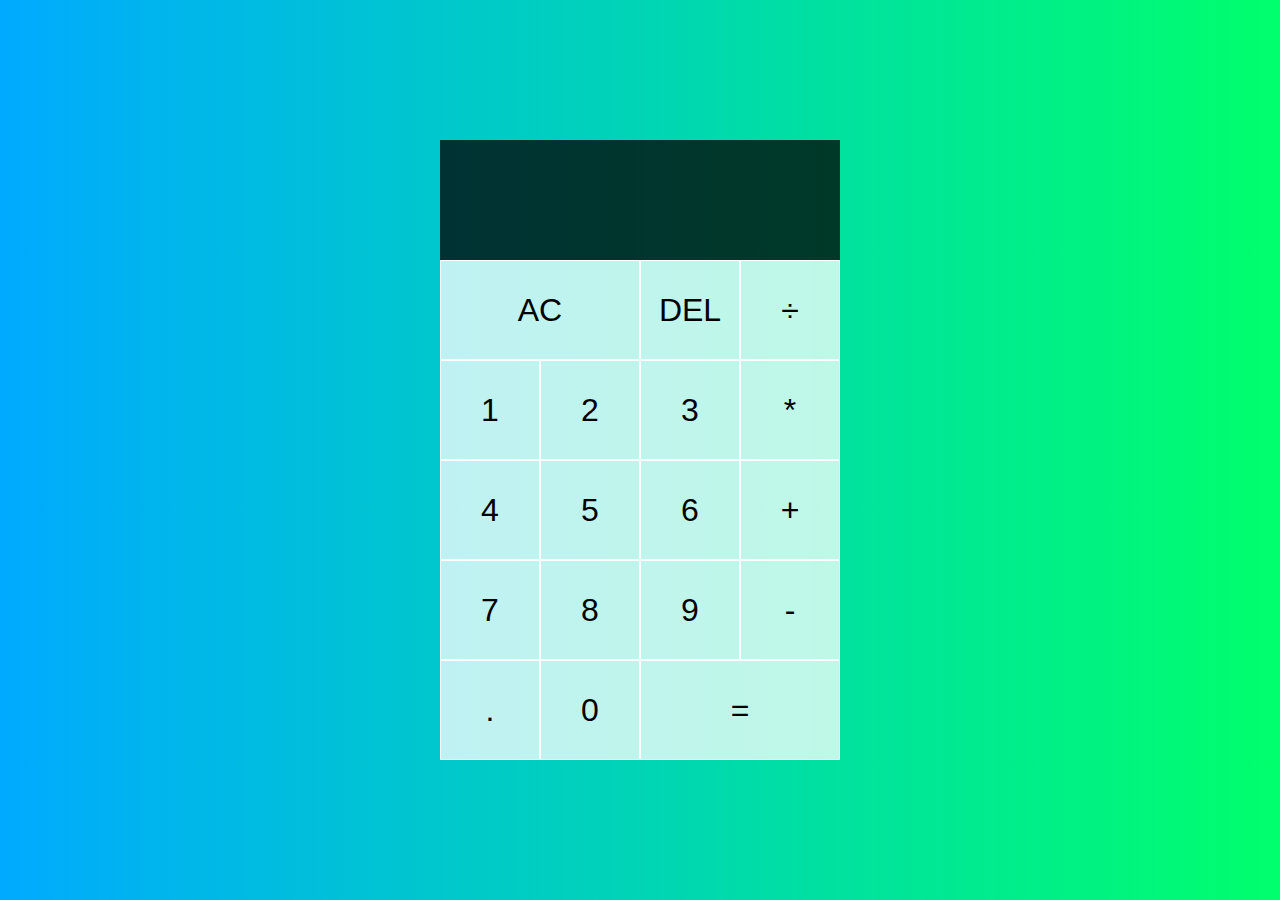
==== calculator/index.html @ dafccb90 "feat: add basics files" ====
<!DOCTYPE html>
<html lang="en">
<head>
  <meta charset="UTF-8">
  <meta name="viewport" content="width=device-width, initial-scale=1.0">
  <meta http-equiv="X-UA-Compatible" content="ie=edge">
  <title>Calculator</title>
  <link href="styles.css" rel="stylesheet">
  <script src="script.js" defer></script>
</head>
<body>
  <div class="calculator-grid">
    <div class="output">
      <div data-previous-operand class="previous-operand"></div>
      <div data-current-operand class="current-operand"></div>
    </div>
    <button data-all-clear class="span-two">AC</button>
    <button data-delete>DEL</button>
    <button data-operation>÷</button>
    <button data-number>1</button>
    <button data-number>2</button>
    <button data-number>3</button>
    <button data-operation>*</button>
    <button data-number>4</button>
    <button data-number>5</button>
    <button data-number>6</button>
    <button data-operation>+</button>
    <button data-number>7</button>
    <button data-number>8</button>
    <button data-number>9</button>
    <button data-operation>-</button>
    <button data-number>.</button>
    <button data-number>0</button>
    <button data-equals class="span-two">=</button>
  </div>
</body>
</html>
---- calculator/styles.css ----
*, *::before, *::after {
  box-sizing: border-box;
  font-family: Gotham Rounded, sans-serif;
  font-weight: normal;
}

body {
  padding: 0;
  margin: 0;
  background: linear-gradient(to right, #00AAFF, #00FF6C);
}

.calculator-grid {
  display: grid;
  justify-content: center;
  align-content: center;
  min-height: 100vh;
  grid-template-columns: repeat(4, 100px);
  grid-template-rows: minmax(120px, auto) repeat(5, 100px);
}

.calculator-grid > button {
  cursor: pointer;
  font-size: 2rem;
  border: 1px solid white;
  outline: none;
  background-color: rgba(255, 255, 255, .75);
}

.calculator-grid > button:hover {
  background-color: rgba(255, 255, 255, .9);
}

.span-two {
  grid-column: span 2;
}

.output {
  grid-column: 1 / -1;
  background-color: rgba(0, 0, 0, .75);
  display: flex;
  align-items: flex-end;
  justify-content: space-around;
  flex-direction: column;
  padding: 10px;
  word-wrap: break-word;
  word-break: break-all;
}

.output .previous-operand {
  color: rgba(255, 255, 255, .75);
  font-size: 1.5rem;
}

.output .current-operand {
  color: white;
  font-size: 2.5rem;
}
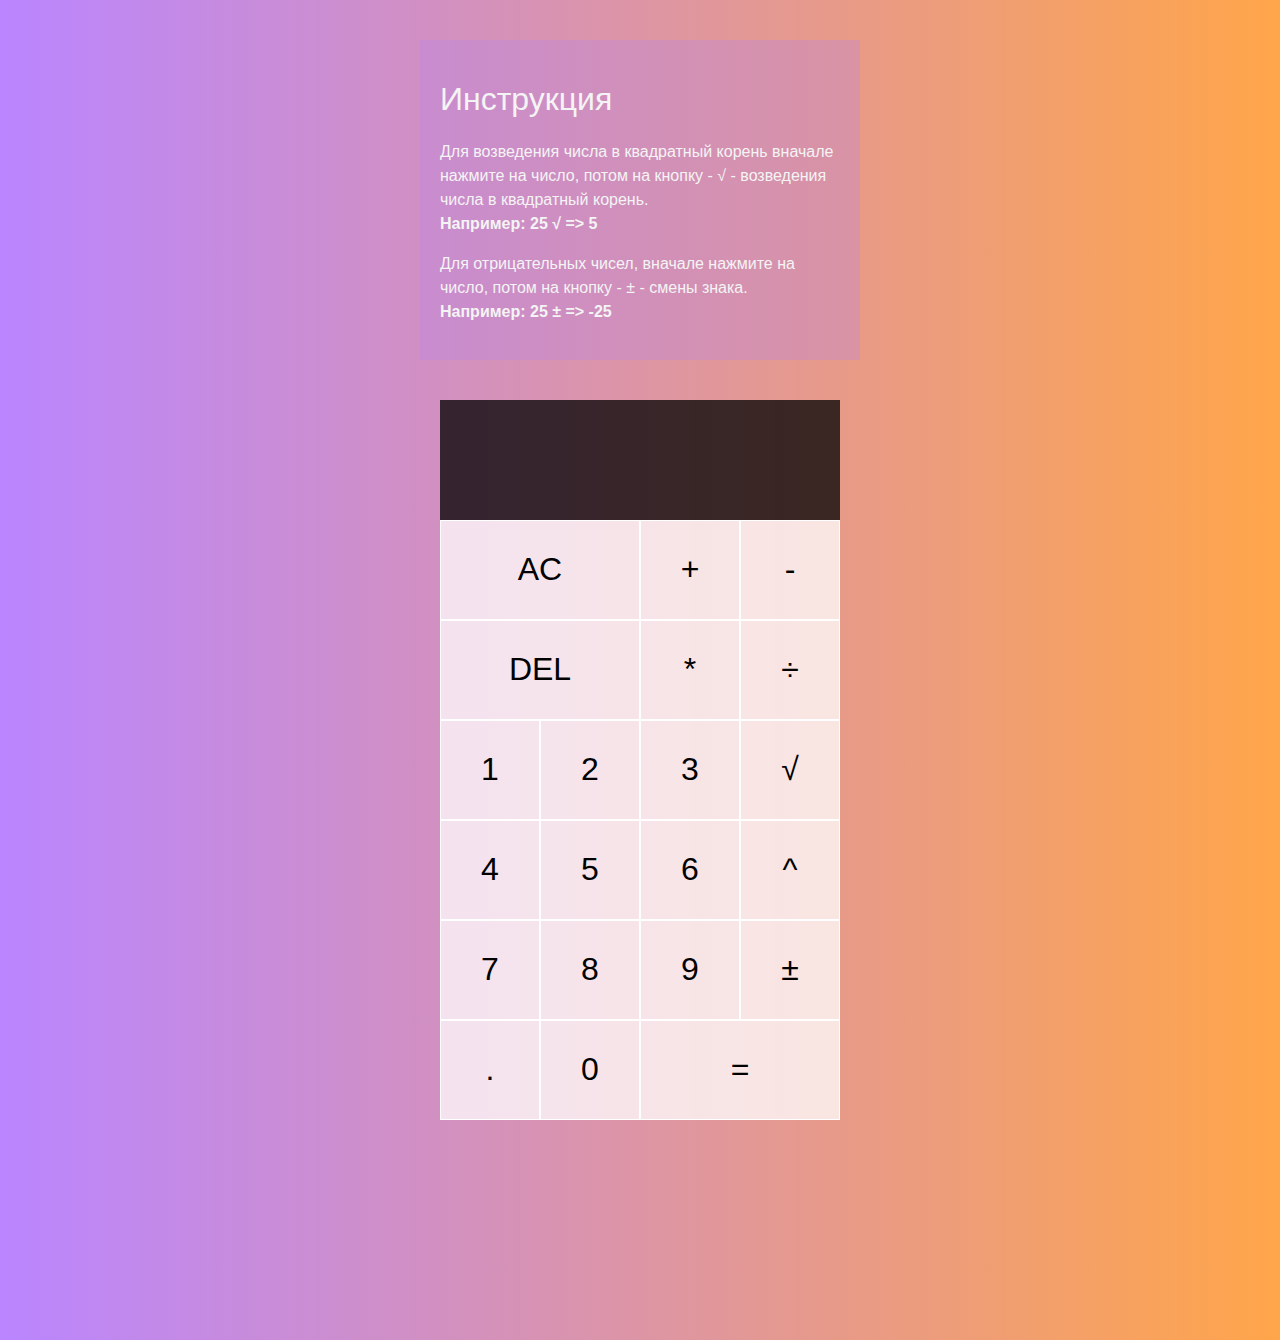
==== commit 231b2547: "feat: all tasks" ====
--- a/calculator/index.html
+++ b/calculator/index.html
@@ -1,37 +1,49 @@
 <!DOCTYPE html>
 <html lang="en">
 <head>
-  <meta charset="UTF-8">
-  <meta name="viewport" content="width=device-width, initial-scale=1.0">
-  <meta http-equiv="X-UA-Compatible" content="ie=edge">
-  <title>Calculator</title>
-  <link href="styles.css" rel="stylesheet">
-  <script src="script.js" defer></script>
+    <meta charset="UTF-8">
+    <meta name="viewport" content="width=device-width, initial-scale=1.0">
+    <meta http-equiv="X-UA-Compatible" content="ie=edge">
+    <title>Calculator</title>
+    <link rel="icon" type="image/png" href="favicon.png">
+    <link href="styles.css" rel="stylesheet">
+    <script src="script.js" defer></script>
 </head>
 <body>
-  <div class="calculator-grid">
+<div class="tutorial">
+    <h1>Инструкция</h1>
+    <p>Для возведения числа в квадратный корень вначале нажмите на число, потом на кнопку - √ - возведения числа в
+        квадратный корень.
+        <br><b>Например: 25 √ => 5</b></p>
+    <p>Для отрицательных чиcел, вначале нажмите на число, потом на кнопку - ± - смены знака.
+        <br><b>Например: 25 ± => -25</b></p>
+</div>
+<div class="calculator-grid">
     <div class="output">
-      <div data-previous-operand class="previous-operand"></div>
-      <div data-current-operand class="current-operand"></div>
+        <div data-previous-number class="previous-operand"></div>
+        <div data-current-number class="current-operand"></div>
     </div>
     <button data-all-clear class="span-two">AC</button>
-    <button data-delete>DEL</button>
+    <button data-operation>+</button>
+    <button data-operation>-</button>
+    <button data-delete class="span-two">DEL</button>
+    <button data-operation>*</button>
     <button data-operation>÷</button>
     <button data-number>1</button>
     <button data-number>2</button>
     <button data-number>3</button>
-    <button data-operation>*</button>
+    <button data-square>√</button>
     <button data-number>4</button>
     <button data-number>5</button>
     <button data-number>6</button>
-    <button data-operation>+</button>
+    <button data-operation>^</button>
     <button data-number>7</button>
     <button data-number>8</button>
     <button data-number>9</button>
-    <button data-operation>-</button>
+    <button data-signchanger>±</button>
     <button data-number>.</button>
     <button data-number>0</button>
     <button data-equals class="span-two">=</button>
-  </div>
+</div>
 </body>
 </html>--- a/calculator/styles.css
+++ b/calculator/styles.css
@@ -7,16 +7,17 @@
 body {
   padding: 0;
   margin: 0;
-  background: linear-gradient(to right, #00AAFF, #00FF6C);
+  background: linear-gradient(to left, #ffa54a, #ba85ff);
 }
 
 .calculator-grid {
   display: grid;
   justify-content: center;
-  align-content: center;
+  align-content: flex-start;
   min-height: 100vh;
   grid-template-columns: repeat(4, 100px);
-  grid-template-rows: minmax(120px, auto) repeat(5, 100px);
+  grid-template-rows: minmax(120px, auto) repeat(6, 100px);
+    margin-bottom: 40px;
 }
 
 .calculator-grid > button {
@@ -55,4 +56,21 @@
 .output .current-operand {
   color: white;
   font-size: 2.5rem;
+}
+
+.tutorial{
+    max-width: 440px;
+    padding: 20px;
+    box-sizing: border-box;
+    margin: 40px auto;
+    color: #f4f4f4;
+    background-color: rgba(183, 133, 236, 0.30);
+}
+
+p {
+    line-height: 1.5;
+}
+
+b{
+    font-weight: bold;
 }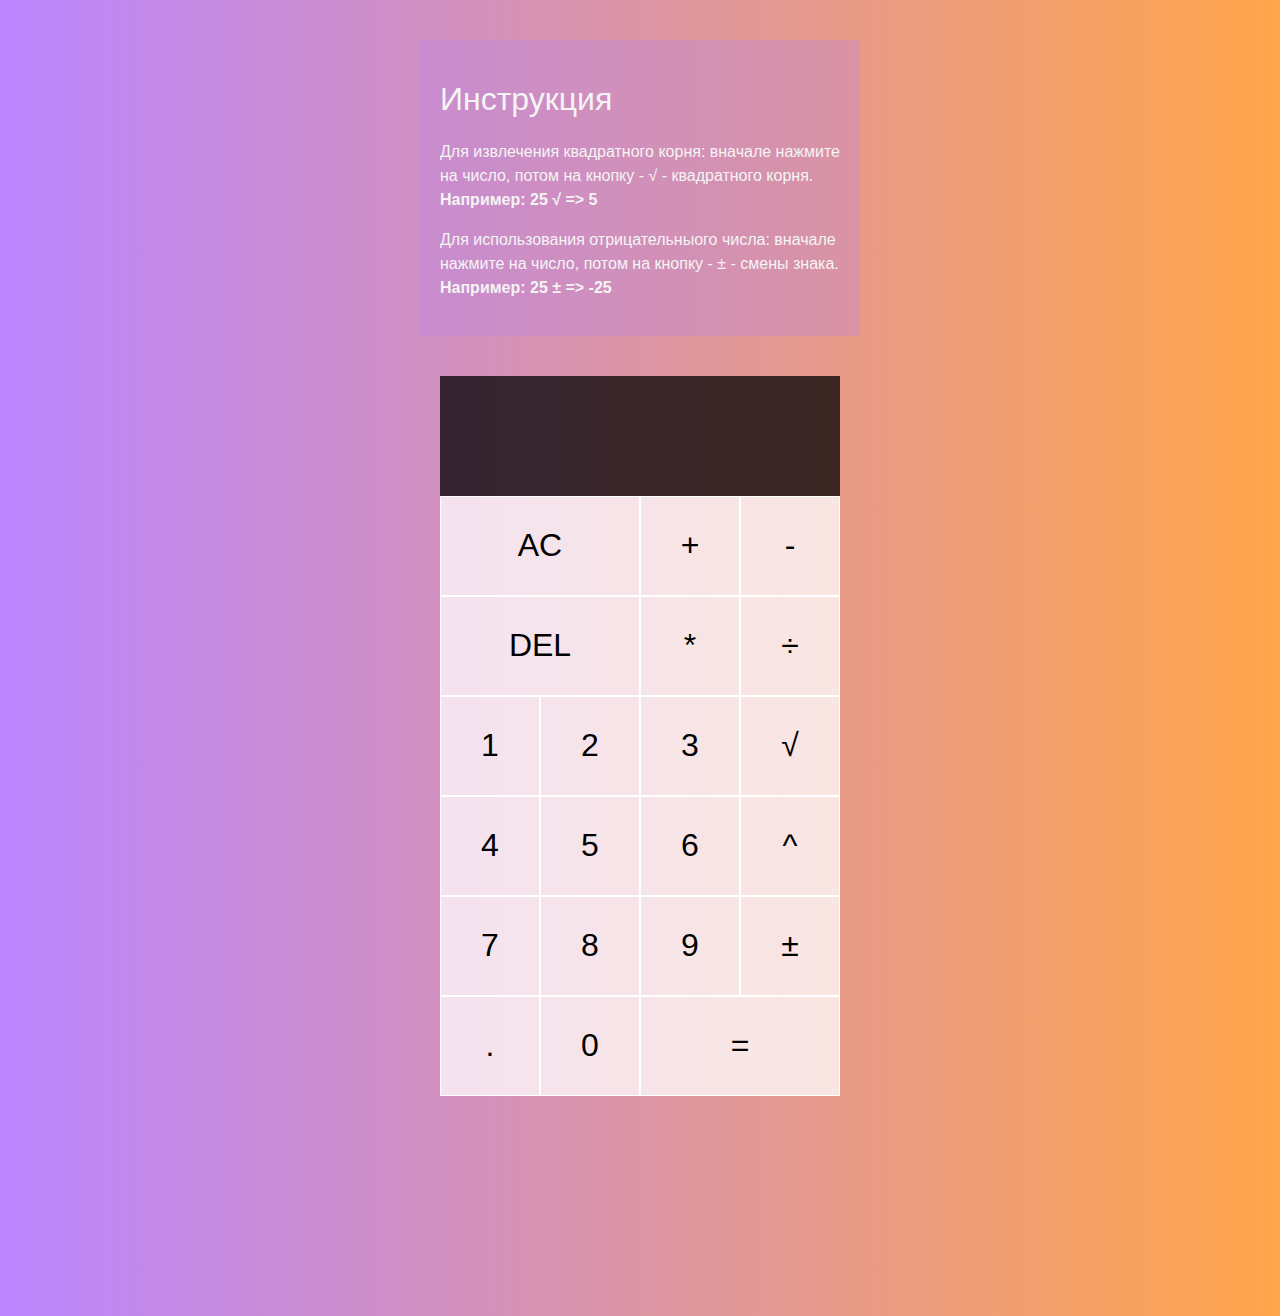
==== commit 64b3881b: "fix: change text for tutorial" ====
--- a/calculator/index.html
+++ b/calculator/index.html
@@ -12,10 +12,9 @@
 <body>
 <div class="tutorial">
     <h1>Инструкция</h1>
-    <p>Для возведения числа в квадратный корень вначале нажмите на число, потом на кнопку - √ - возведения числа в
-        квадратный корень.
+    <p>Для извлечения квадратного корня: вначале нажмите на число, потом на кнопку - √ - квадратного корня.
         <br><b>Например: 25 √ => 5</b></p>
-    <p>Для отрицательных чиcел, вначале нажмите на число, потом на кнопку - ± - смены знака.
+    <p>Для использования отрицательныого числа: вначале нажмите на число, потом на кнопку - ± - смены знака.
         <br><b>Например: 25 ± => -25</b></p>
 </div>
 <div class="calculator-grid">
